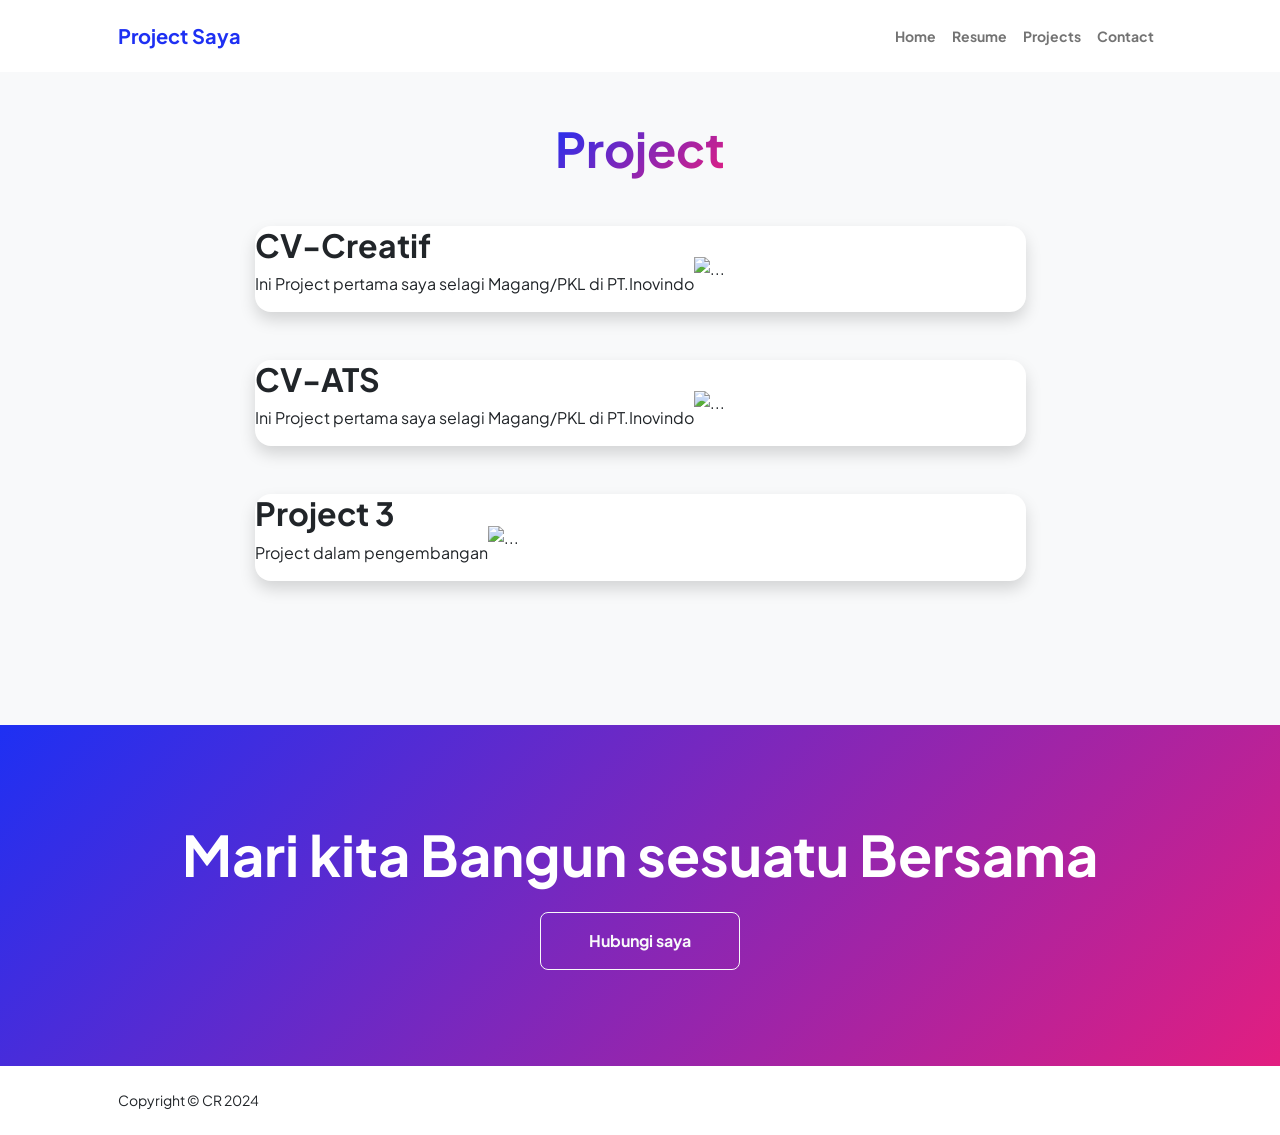
==== projects.html @ df4d93f1 "v1" ====
<!DOCTYPE html>
<html lang="en">
    <head>
        <meta charset="utf-8" />
        <meta name="viewport" content="width=device-width, initial-scale=1, shrink-to-fit=no" />
        <meta name="description" content="" />
        <meta name="author" content="" />
        <title>Projects</title>
        <!-- Favicon-->
        <link rel="icon" type="image/x-icon" href="[data-uri]" />
        <!-- Custom Google font-->
        <link rel="preconnect" href="https://fonts.googleapis.com" />
        <link rel="preconnect" href="https://fonts.gstatic.com" crossorigin />
        <link href="https://fonts.googleapis.com/css2?family=Plus+Jakarta+Sans:wght@100;200;300;400;500;600;700;800;900&amp;display=swap" rel="stylesheet" />
        <!-- Bootstrap icons-->
        <link href="https://cdn.jsdelivr.net/npm/bootstrap-icons@1.8.1/font/bootstrap-icons.css" rel="stylesheet" />
        <!-- Core theme CSS (includes Bootstrap)-->
        <link href="css/styles.css" rel="stylesheet" />
    </head>
    <body class="d-flex flex-column h-100 bg-light">
        <main class="flex-shrink-0">
            <!-- Navigation-->
            <nav class="navbar navbar-expand-lg navbar-light bg-white py-3">
                <div class="container px-5">
                    <a class="navbar-brand" href="index.html"><span class="fw-bolder text-primary">Project Saya</span></a>
                    <button class="navbar-toggler" type="button" data-bs-toggle="collapse" data-bs-target="#navbarSupportedContent" aria-controls="navbarSupportedContent" aria-expanded="false" aria-label="Toggle navigation"><span class="navbar-toggler-icon"></span></button>
                    <div class="collapse navbar-collapse" id="navbarSupportedContent">
                        <ul class="navbar-nav ms-auto mb-2 mb-lg-0 small fw-bolder">
                            <li class="nav-item"><a class="nav-link" href="index.html">Home</a></li>
                            <li class="nav-item"><a class="nav-link" href="resume.html">Resume</a></li>
                            <li class="nav-item"><a class="nav-link" href="projects.html">Projects</a></li>
                            <li class="nav-item"><a class="nav-link" href="contact.html">Contact</a></li>
                        </ul>
                    </div>
                </div>
            </nav>
            <!-- Projects Section-->
            <section class="py-5">
                <div class="container px-5 mb-5">
                    <div class="text-center mb-5">
                        <h1 class="display-5 fw-bolder mb-0"><span class="text-gradient d-inline">Project</span></h1>
                    </div>
                    <div class="row gx-5 justify-content-center">
                        <div class="col-lg-11 col-xl-9 col-xxl-8">
                            <!-- Project Card 1-->
                            <div class="card overflow-hidden shadow rounded-4 border-0 mb-5">
                                <div class="card-body p-0">
                                    <div class="d-flex align-items-center">
                                        <div class="p-0">
                                            <h2 class="fw-bolder">CV-Creatif</h2>
                                            <p>Ini Project pertama saya selagi Magang/PKL di PT.Inovindo</p>
                                        </div>
                                        <img class="img-fluid" src="https://document-export.canva.com/s4Mpc/DAF6Bis4Mpc/55/thumbnail/0001.png?X-Amz-Algorithm=AWS4-HMAC-SHA256&X-Amz-Credential=AKIAQYCGKMUHWDTJW6UD%2F20240123%2Fus-east-1%2Fs3%2Faws4_request&X-Amz-Date=20240123T012632Z&X-Amz-Expires=12157&X-Amz-Signature=d7af8b153f8d683d89e45bdd04975fb74f9f3a8a21b0ac4bc4c081b71859af6f&X-Amz-SignedHeaders=host&response-expires=Tue%2C%2023%20Jan%202024%2004%3A49%3A09%20GMT" alt="..." />
                                    </div>
                                </div>
                            </div>
                             <!-- Project Card 2-->
                            <div class="card overflow-hidden shadow rounded-4 border-0 mb-5">
                                <div class="card-body p-0">
                                    <div class="d-flex align-items-center">
                                        <div class="p-0">
                                            <h2 class="fw-bolder">CV-ATS</h2>
                                            <p>Ini Project pertama saya selagi Magang/PKL di PT.Inovindo</p>
                                        </div>
                                        <img class="img-fluid" src="https://document-export.canva.com/lWhYI/DAF6GelWhYI/26/thumbnail/0001.png?X-Amz-Algorithm=AWS4-HMAC-SHA256&X-Amz-Credential=AKIAQYCGKMUHWDTJW6UD%2F20240122%2Fus-east-1%2Fs3%2Faws4_request&X-Amz-Date=20240122T044132Z&X-Amz-Expires=88737&X-Amz-Signature=b465a609dd4576cb5ad86424c863feeda2f3d73c96a536de54414fcf4b38f1d7&X-Amz-SignedHeaders=host&response-expires=Tue%2C%2023%20Jan%202024%2005%3A20%3A29%20GMT" alt="..." />
                                    </div>
                                </div>
                            </div>
                            <!-- Project Card 3-->
                            <div class="card overflow-hidden shadow rounded-4 border-0 mb-5">
                                <div class="card-body p-0">
                                    <div class="d-flex align-items-center">
                                        <div class="p-0">
                                            <h2 class="fw-bolder">Project 3 </h2>
                                            <p>Project dalam pengembangan</p>
                                        </div>
                                        <img class="img-fluid" src="https://th.bing.com/th/id/OIP.5DBkAiBJV1DTf7k67jl2YQHaDt?w=424&h=175&c=7&r=0&o=5&pid=1.7" alt="..." />
                                    </div>
                                </div>
                            </div>
                        </div>
                    </div>
                </div>
            </section>
            <!-- Call to action section-->
            <section class="py-5 bg-gradient-primary-to-secondary text-white">
                <div class="container px-5 my-5">
                    <div class="text-center">
                        <h2 class="display-4 fw-bolder mb-4">Mari kita Bangun sesuatu Bersama</h2>
                        <a class="btn btn-outline-light btn-lg px-5 py-3 fs-6 fw-bolder" href="contact.html">Hubungi saya</a>
                    </div>
                </div>
            </section>
        </main>
        <!-- Footer-->
        <footer class="bg-white py-4 mt-auto">
            <div class="container px-5">
                <div class="row align-items-center justify-content-between flex-column flex-sm-row">
                    <div class="col-auto"><div class="small m-0">Copyright &copy; CR 2024</div></div>
                    <div class="col-auto">
                        
                    </div>
                </div>
            </div>
        </footer>
        <!-- Bootstrap core JS-->
        <script src="https://cdn.jsdelivr.net/npm/bootstrap@5.2.3/dist/js/bootstrap.bundle.min.js"></script>
        <!-- Core theme JS-->
        <script src="js/scripts.js"></script>
    </body>
</html>
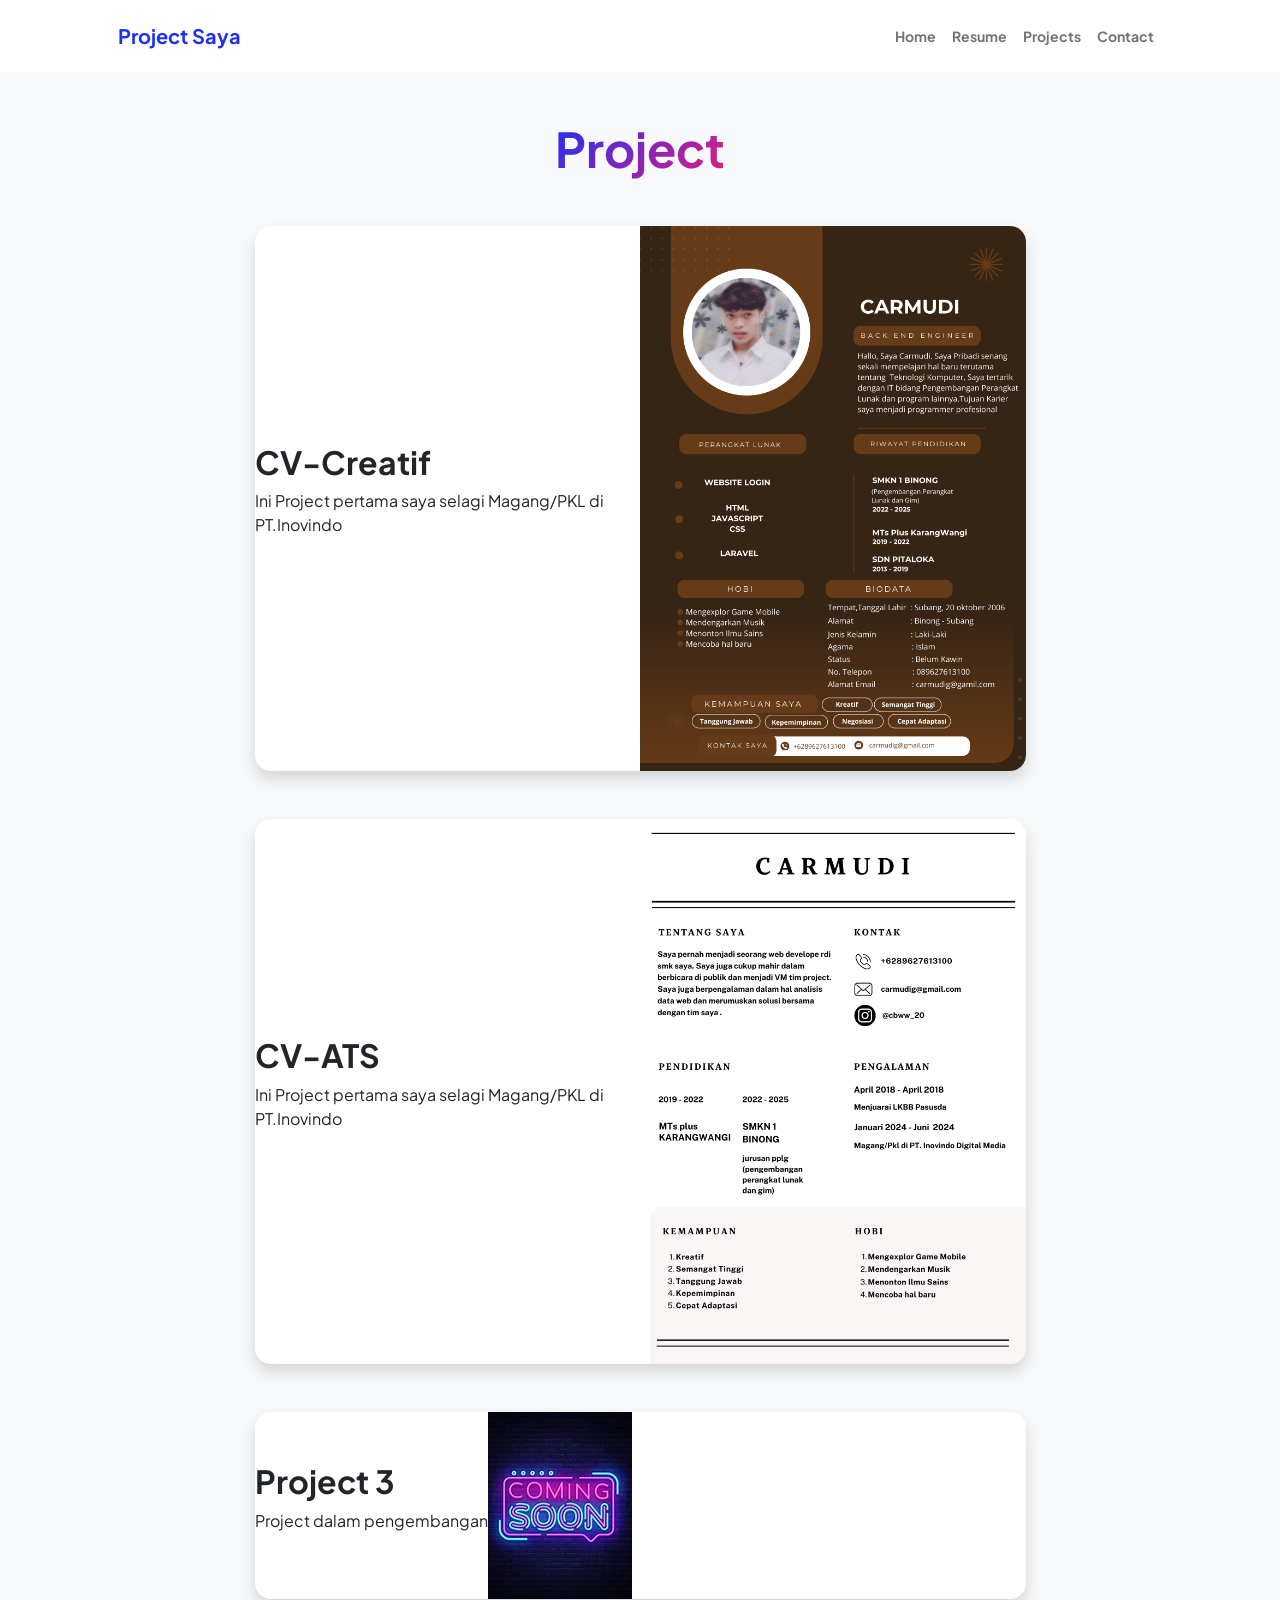
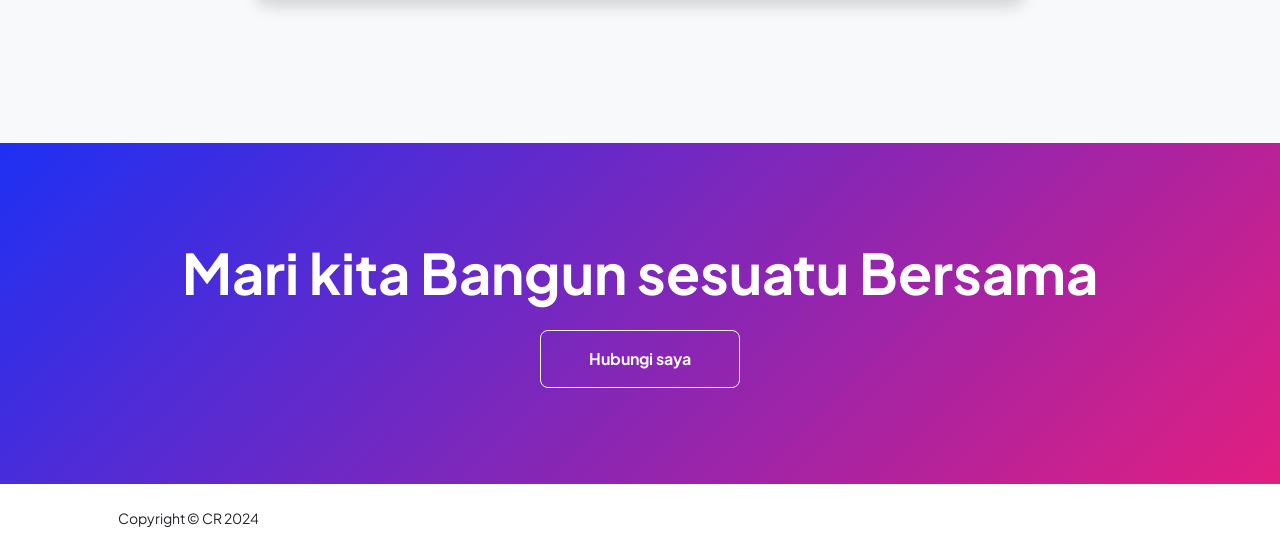
==== commit cb6d5152: "v3" ====
--- a/projects.html
+++ b/projects.html
@@ -50,7 +50,7 @@
                                             <h2 class="fw-bolder">CV-Creatif</h2>
                                             <p>Ini Project pertama saya selagi Magang/PKL di PT.Inovindo</p>
                                         </div>
-                                        <img class="img-fluid" src="https://document-export.canva.com/s4Mpc/DAF6Bis4Mpc/55/thumbnail/0001.png?X-Amz-Algorithm=AWS4-HMAC-SHA256&X-Amz-Credential=AKIAQYCGKMUHWDTJW6UD%2F20240123%2Fus-east-1%2Fs3%2Faws4_request&X-Amz-Date=20240123T012632Z&X-Amz-Expires=12157&X-Amz-Signature=d7af8b153f8d683d89e45bdd04975fb74f9f3a8a21b0ac4bc4c081b71859af6f&X-Amz-SignedHeaders=host&response-expires=Tue%2C%2023%20Jan%202024%2004%3A49%3A09%20GMT" alt="..." />
+                                        <img class="img-fluid" src="assets/project1.png" alt="..." />
                                     </div>
                                 </div>
                             </div>
@@ -62,7 +62,7 @@
                                             <h2 class="fw-bolder">CV-ATS</h2>
                                             <p>Ini Project pertama saya selagi Magang/PKL di PT.Inovindo</p>
                                         </div>
-                                        <img class="img-fluid" src="https://document-export.canva.com/lWhYI/DAF6GelWhYI/26/thumbnail/0001.png?X-Amz-Algorithm=AWS4-HMAC-SHA256&X-Amz-Credential=AKIAQYCGKMUHWDTJW6UD%2F20240122%2Fus-east-1%2Fs3%2Faws4_request&X-Amz-Date=20240122T044132Z&X-Amz-Expires=88737&X-Amz-Signature=b465a609dd4576cb5ad86424c863feeda2f3d73c96a536de54414fcf4b38f1d7&X-Amz-SignedHeaders=host&response-expires=Tue%2C%2023%20Jan%202024%2005%3A20%3A29%20GMT" alt="..." />
+                                        <img class="img-fluid" src="assets/project2.png" alt="..." />
                                     </div>
                                 </div>
                             </div>
@@ -74,7 +74,7 @@
                                             <h2 class="fw-bolder">Project 3 </h2>
                                             <p>Project dalam pengembangan</p>
                                         </div>
-                                        <img class="img-fluid" src="https://th.bing.com/th/id/OIP.5DBkAiBJV1DTf7k67jl2YQHaDt?w=424&h=175&c=7&r=0&o=5&pid=1.7" alt="..." />
+                                        <img class="img-fluid" src="assets/project3.jpg" alt="..." />
                                     </div>
                                 </div>
                             </div>
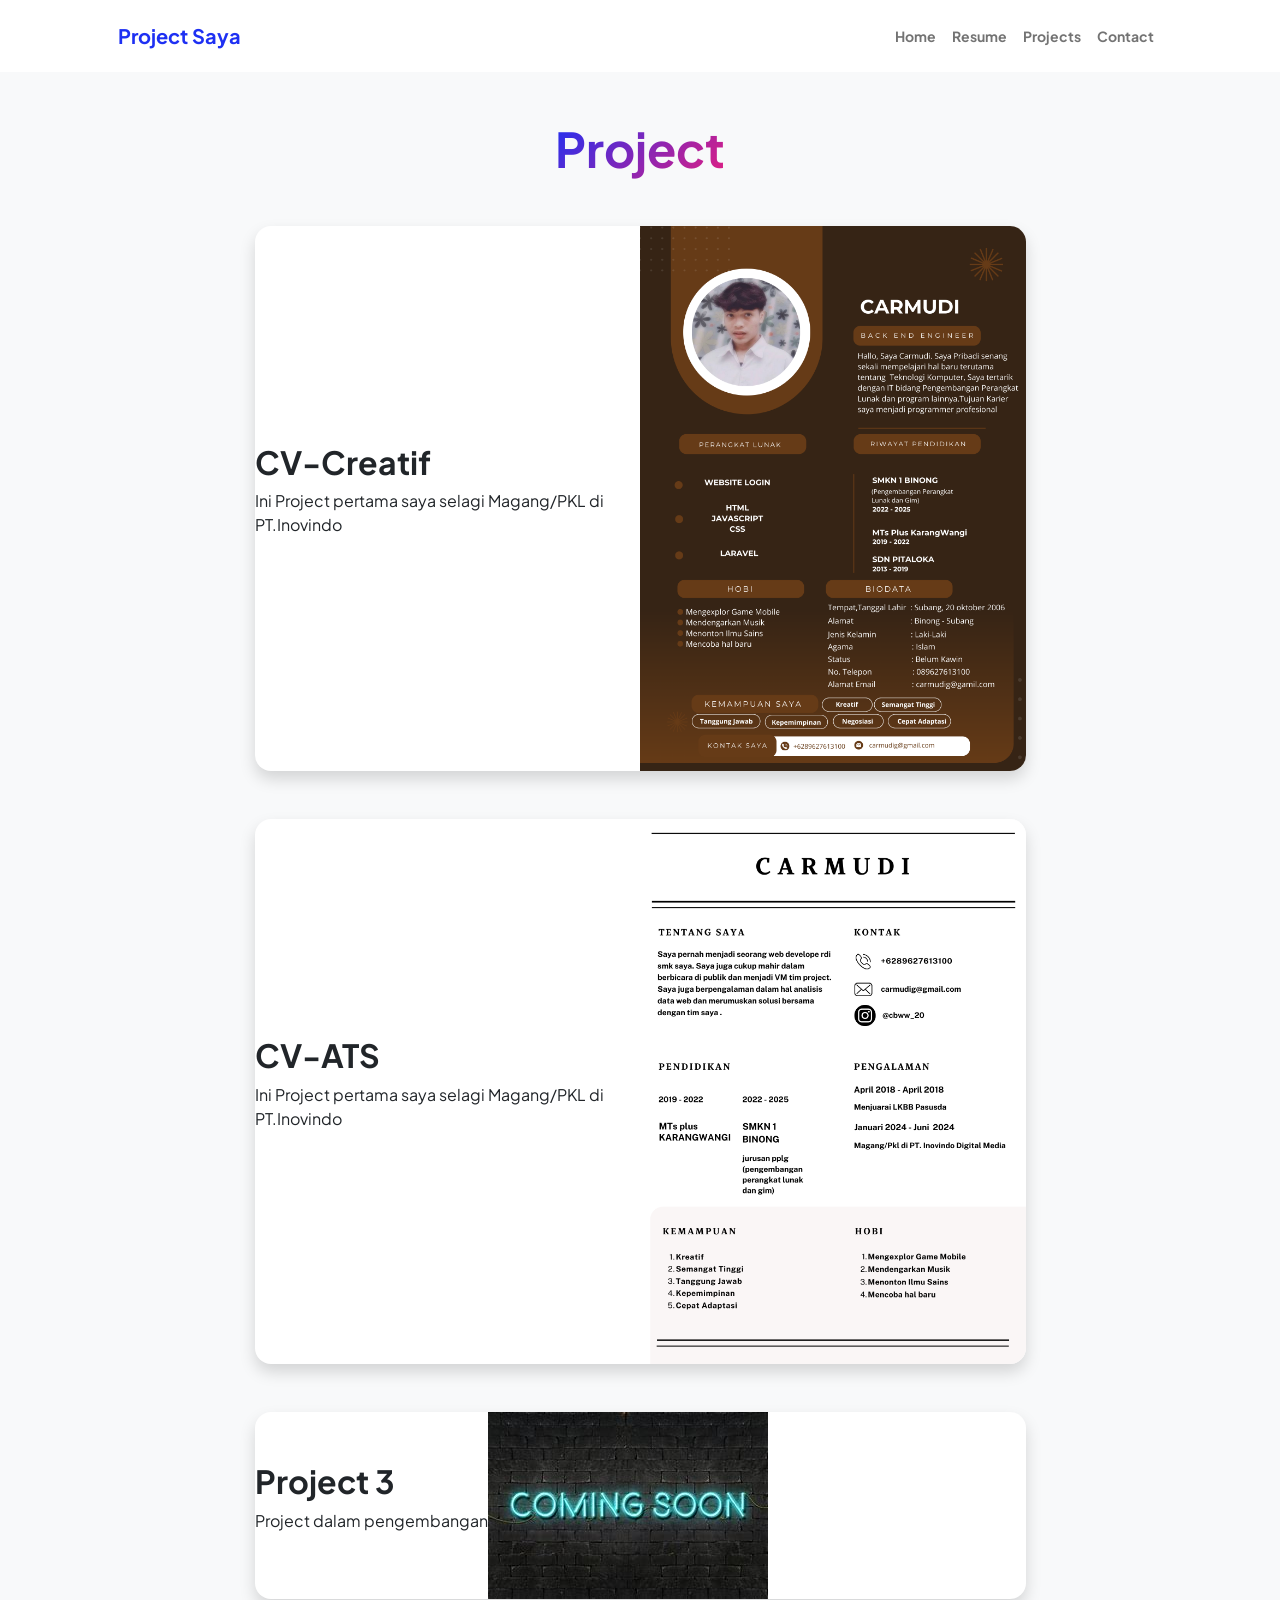
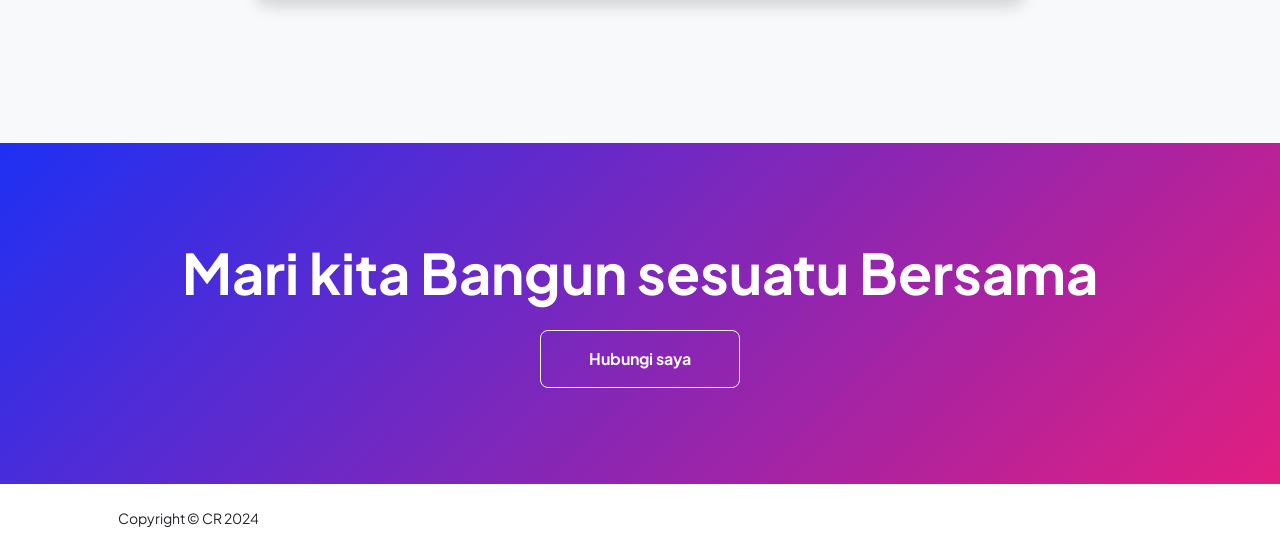
==== commit 0e13fb38: "v3" ====
--- a/projects.html
+++ b/projects.html
@@ -74,7 +74,7 @@
                                             <h2 class="fw-bolder">Project 3 </h2>
                                             <p>Project dalam pengembangan</p>
                                         </div>
-                                        <img class="img-fluid" src="assets/project3.jpg" alt="..." />
+                                        <img class="img-fluid" src="assets/project4.jpg" alt="..." />
                                     </div>
                                 </div>
                             </div>
